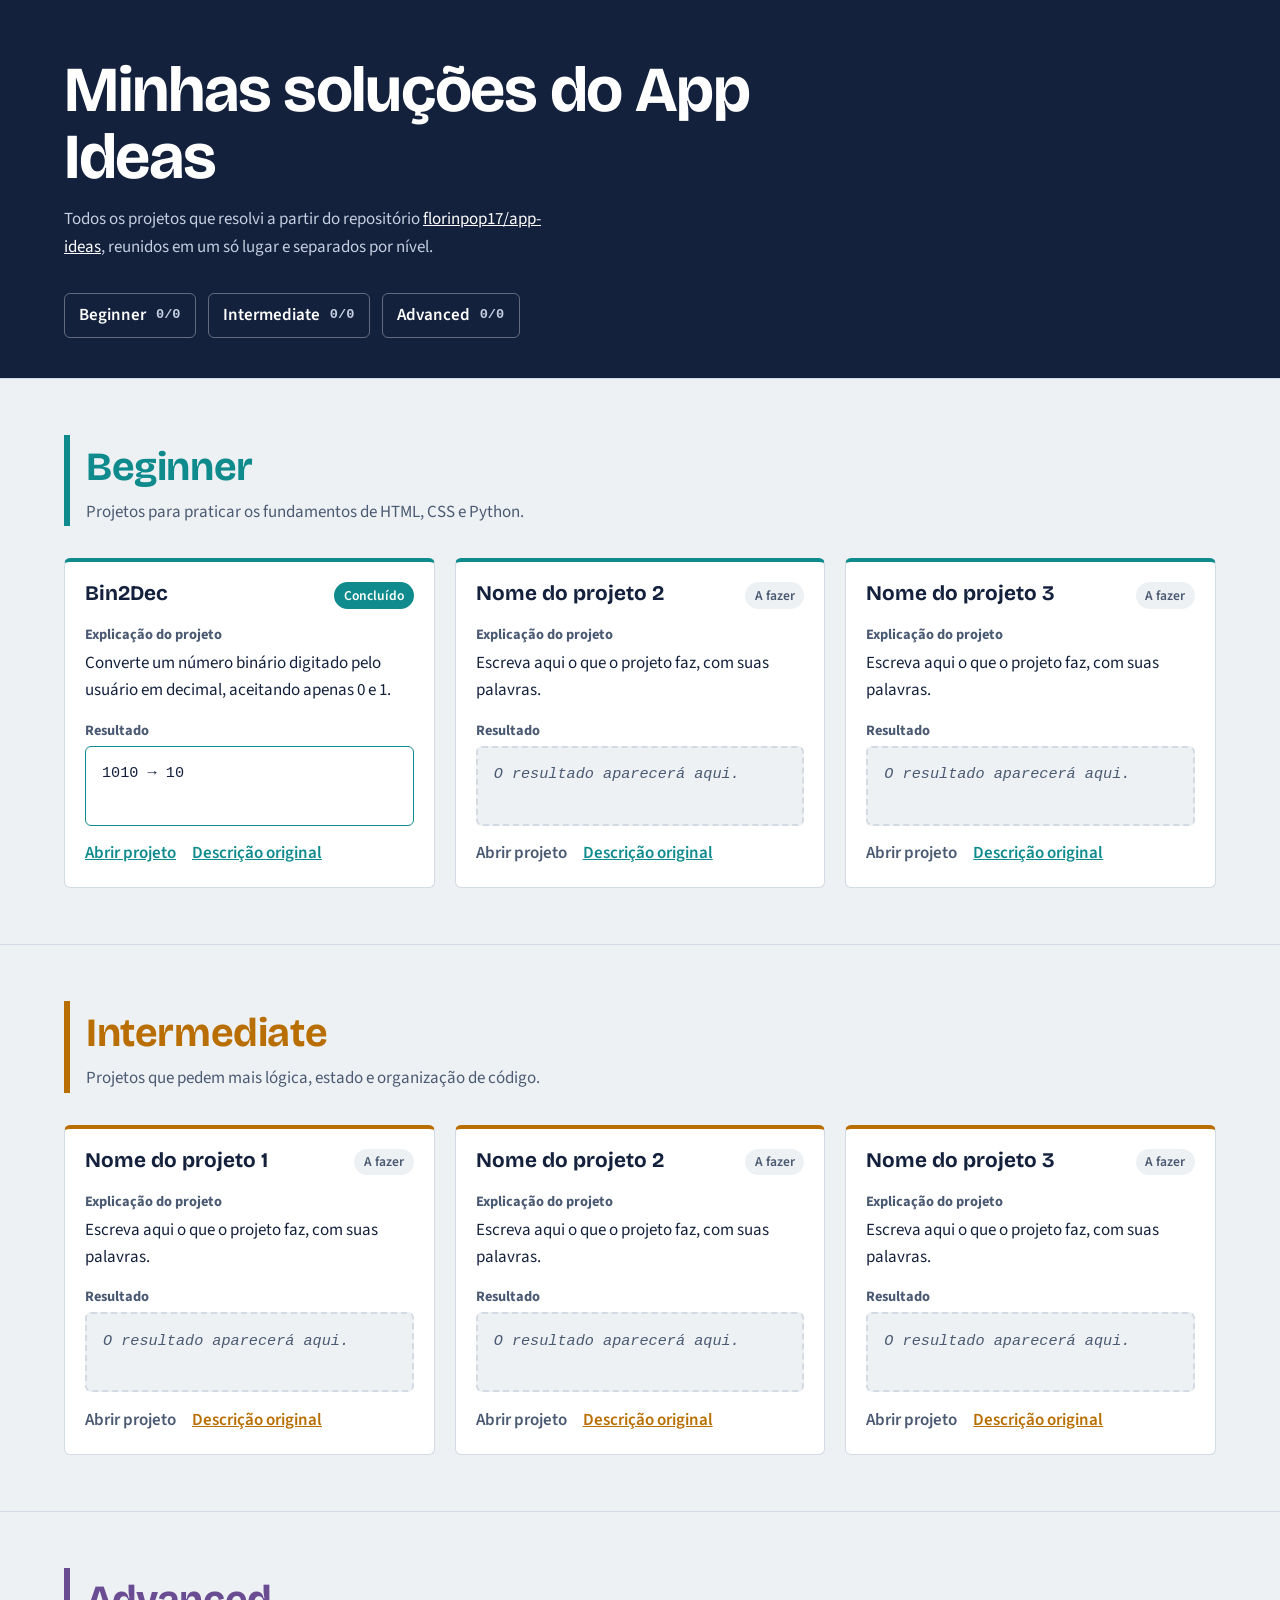
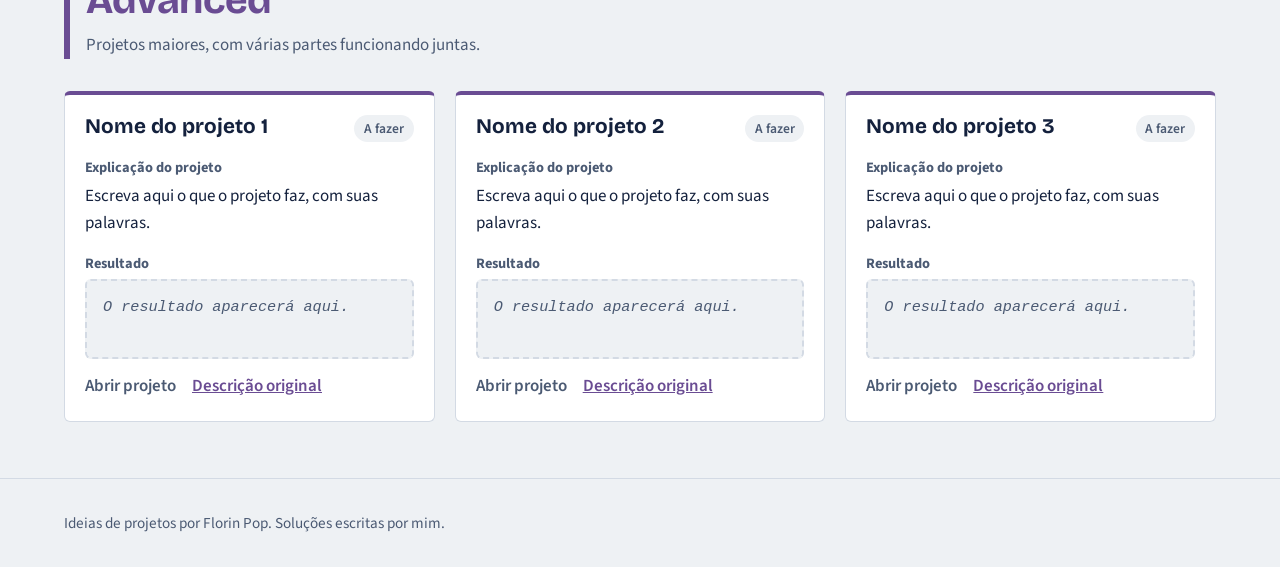
==== index.html @ ae1a1cb2 "integração bin2dec" ====
<!DOCTYPE html>
<html lang="pt-BR">
<head>
  <meta charset="UTF-8">
  <meta name="viewport" content="width=device-width, initial-scale=1">
  <title>Minhas soluções do App Ideas</title>
  <meta name="description" content="Projetos resolvidos do repositório App Ideas, organizados por nível.">

  <link rel="preconnect" href="https://fonts.googleapis.com">
  <link rel="preconnect" href="https://fonts.gstatic.com" crossorigin>
  <link href="https://fonts.googleapis.com/css2?family=Bricolage+Grotesque:wght@600;700&family=Source+Sans+3:wght@400;600;700&display=swap" rel="stylesheet">
  <link rel="stylesheet" href="assets/css/global.css">
</head>

<!--
  ===========================================================================
  MOLDE: copie o bloco abaixo para adicionar um novo projeto em qualquer nível.
  Dentro de <ul class="projects"> cole um novo <li> com este conteúdo:

  data-status pode ser: "todo" (a fazer) | "doing" (em andamento) | "done" (concluído)
  Lembre de trocar o texto do <span class="project__status"> junto.

  <li>
    <article class="project" data-status="todo">
      <div class="project__top">
        <h3 class="project__title">Nome do projeto</h3>
        <span class="project__status">A fazer</span>
      </div>
      <div>
        <span class="project__label">Explicação do projeto</span>
        <p class="project__description">Esse projeto...</p>
      </div>
      <div>
        <span class="project__label">Resultado</span>
        <div class="project__result">X + Y = 2</div>
      </div>
      <div class="project__links">
        <a href="projects/beginner/nome-do-projeto/index.html">Abrir projeto</a>
        <a href="LINK_DA_DESCRICAO_ORIGINAL" target="_blank" rel="noopener">Descrição original</a>
      </div>
    </article>
  </li>
  ===========================================================================
-->

<body>
  <header class="site-header">
    <div class="container">
      <h1>Minhas soluções do App Ideas</h1>
      <p>
        Todos os projetos que resolvi a partir do repositório
        <a href="https://github.com/florinpop17/app-ideas" target="_blank" rel="noopener">florinpop17/app-ideas</a>,
        reunidos em um só lugar e separados por nível.
      </p>
      <nav class="site-nav" aria-label="Níveis dos projetos">
      <a href="#beginner">Beginner <span class="count" data-count-for="beginner">0/0</span></a>
      <a href="#intermediate">Intermediate <span class="count" data-count-for="intermediate">0/0</span></a>
      <a href="#advanced">Advanced <span class="count" data-count-for="advanced">0/0</span></a>
      </nav>
    </div>
  </header>

  <main>
    <section class="level level--beginner" id="beginner" aria-labelledby="beginner-title">
      <div class="container">
        <div class="level__head">
          <h2 id="beginner-title">Beginner</h2>
          <p>Projetos para praticar os fundamentos de HTML, CSS e Python.</p>
        </div>
        <ul class="projects">
        <li>
          <article class="project" data-status="done">
            <div class="project__top">
              <h3 class="project__title">Bin2Dec</h3>
              <span class="project__status">Concluído</span>
            </div>
            <div>
              <span class="project__label">Explicação do projeto</span>
              <p class="project__description">Converte um número binário digitado pelo usuário em decimal, aceitando apenas 0 e 1.</p>
            </div>
            <div>
              <span class="project__label">Resultado</span>
              <div class="project__result">1010 &rarr; 10</div>
            </div>
            <div class="project__links"><a href="projects/templates/bin2dec.html">Abrir projeto</a>
              <a href="https://github.com/florinpop17/app-ideas/blob/master/Projects/1-Beginner/Bin2Dec-App.md" target="_blank" rel="noopener">Descrição original</a></div>
          </article>
        </li>
        <li>
          <article class="project" data-status="todo">
            <div class="project__top">
              <h3 class="project__title">Nome do projeto 2</h3>
              <span class="project__status">A fazer</span>
            </div>
            <div>
              <span class="project__label">Explicação do projeto</span>
              <p class="project__description">Escreva aqui o que o projeto faz, com suas palavras.</p>
            </div>
            <div>
              <span class="project__label">Resultado</span>
              <div class="project__result"></div>
            </div>
            <div class="project__links"><a href="#" aria-disabled="true">Abrir projeto</a>
              <a href="https://github.com/florinpop17/app-ideas/tree/master/Projects" target="_blank" rel="noopener">Descrição original</a></div>
          </article>
        </li>
        <li>
          <article class="project" data-status="todo">
            <div class="project__top">
              <h3 class="project__title">Nome do projeto 3</h3>
              <span class="project__status">A fazer</span>
            </div>
            <div>
              <span class="project__label">Explicação do projeto</span>
              <p class="project__description">Escreva aqui o que o projeto faz, com suas palavras.</p>
            </div>
            <div>
              <span class="project__label">Resultado</span>
              <div class="project__result"></div>
            </div>
            <div class="project__links"><a href="#" aria-disabled="true">Abrir projeto</a>
              <a href="https://github.com/florinpop17/app-ideas/tree/master/Projects" target="_blank" rel="noopener">Descrição original</a></div>
          </article>
        </li>
        </ul>
      </div>
    </section>

    <section class="level level--intermediate" id="intermediate" aria-labelledby="intermediate-title">
      <div class="container">
        <div class="level__head">
          <h2 id="intermediate-title">Intermediate</h2>
          <p>Projetos que pedem mais lógica, estado e organização de código.</p>
        </div>
        <ul class="projects">
        <li>
          <article class="project" data-status="todo">
            <div class="project__top">
              <h3 class="project__title">Nome do projeto 1</h3>
              <span class="project__status">A fazer</span>
            </div>
            <div>
              <span class="project__label">Explicação do projeto</span>
              <p class="project__description">Escreva aqui o que o projeto faz, com suas palavras.</p>
            </div>
            <div>
              <span class="project__label">Resultado</span>
              <div class="project__result"></div>
            </div>
            <div class="project__links"><a href="#" aria-disabled="true">Abrir projeto</a>
              <a href="https://github.com/florinpop17/app-ideas/tree/master/Projects" target="_blank" rel="noopener">Descrição original</a></div>
          </article>
        </li>
        <li>
          <article class="project" data-status="todo">
            <div class="project__top">
              <h3 class="project__title">Nome do projeto 2</h3>
              <span class="project__status">A fazer</span>
            </div>
            <div>
              <span class="project__label">Explicação do projeto</span>
              <p class="project__description">Escreva aqui o que o projeto faz, com suas palavras.</p>
            </div>
            <div>
              <span class="project__label">Resultado</span>
              <div class="project__result"></div>
            </div>
            <div class="project__links"><a href="#" aria-disabled="true">Abrir projeto</a>
              <a href="https://github.com/florinpop17/app-ideas/tree/master/Projects" target="_blank" rel="noopener">Descrição original</a></div>
          </article>
        </li>
        <li>
          <article class="project" data-status="todo">
            <div class="project__top">
              <h3 class="project__title">Nome do projeto 3</h3>
              <span class="project__status">A fazer</span>
            </div>
            <div>
              <span class="project__label">Explicação do projeto</span>
              <p class="project__description">Escreva aqui o que o projeto faz, com suas palavras.</p>
            </div>
            <div>
              <span class="project__label">Resultado</span>
              <div class="project__result"></div>
            </div>
            <div class="project__links"><a href="#" aria-disabled="true">Abrir projeto</a>
              <a href="https://github.com/florinpop17/app-ideas/tree/master/Projects" target="_blank" rel="noopener">Descrição original</a></div>
          </article>
        </li>
        </ul>
      </div>
    </section>

    <section class="level level--advanced" id="advanced" aria-labelledby="advanced-title">
      <div class="container">
        <div class="level__head">
          <h2 id="advanced-title">Advanced</h2>
          <p>Projetos maiores, com várias partes funcionando juntas.</p>
        </div>
        <ul class="projects">
        <li>
          <article class="project" data-status="todo">
            <div class="project__top">
              <h3 class="project__title">Nome do projeto 1</h3>
              <span class="project__status">A fazer</span>
            </div>
            <div>
              <span class="project__label">Explicação do projeto</span>
              <p class="project__description">Escreva aqui o que o projeto faz, com suas palavras.</p>
            </div>
            <div>
              <span class="project__label">Resultado</span>
              <div class="project__result"></div>
            </div>
            <div class="project__links"><a href="#" aria-disabled="true">Abrir projeto</a>
              <a href="https://github.com/florinpop17/app-ideas/tree/master/Projects" target="_blank" rel="noopener">Descrição original</a></div>
          </article>
        </li>
        <li>
          <article class="project" data-status="todo">
            <div class="project__top">
              <h3 class="project__title">Nome do projeto 2</h3>
              <span class="project__status">A fazer</span>
            </div>
            <div>
              <span class="project__label">Explicação do projeto</span>
              <p class="project__description">Escreva aqui o que o projeto faz, com suas palavras.</p>
            </div>
            <div>
              <span class="project__label">Resultado</span>
              <div class="project__result"></div>
            </div>
            <div class="project__links"><a href="#" aria-disabled="true">Abrir projeto</a>
              <a href="https://github.com/florinpop17/app-ideas/tree/master/Projects" target="_blank" rel="noopener">Descrição original</a></div>
          </article>
        </li>
        <li>
          <article class="project" data-status="todo">
            <div class="project__top">
              <h3 class="project__title">Nome do projeto 3</h3>
              <span class="project__status">A fazer</span>
            </div>
            <div>
              <span class="project__label">Explicação do projeto</span>
              <p class="project__description">Escreva aqui o que o projeto faz, com suas palavras.</p>
            </div>
            <div>
              <span class="project__label">Resultado</span>
              <div class="project__result"></div>
            </div>
            <div class="project__links"><a href="#" aria-disabled="true">Abrir projeto</a>
              <a href="https://github.com/florinpop17/app-ideas/tree/master/Projects" target="_blank" rel="noopener">Descrição original</a></div>
          </article>
        </li>
        </ul>
      </div>
    </section>
  </main>

  <footer class="site-footer">
    <div class="container">
      <p>Ideias de projetos por Florin Pop. Soluções escritas por mim.</p>
    </div>
  </footer>

  <script src="assets/js/main.js" defer></script>
</body>
</html>
---- assets/css/global.css ----
/* ==========================================================================
   global.css — estilos globais do portfólio App Ideas
   Organização: 1 Tokens · 2 Reset · 3 Layout · 4 Componentes · 5 Utilitários
   ========================================================================== */

/* 1. TOKENS ---------------------------------------------------------------- */
:root {
  --bg: #eef1f4;
  --surface: #ffffff;
  --ink: #14213d;
  --ink-soft: #4b5a73;
  --line: #d3dae4;

  /* uma cor por nível — troque aqui e muda no site todo */
  --beginner: #0f8b8d;
  --intermediate: #b86e00;
  --advanced: #6a4c93;

  --font-title: "Bricolage Grotesque", "Segoe UI", system-ui, sans-serif;
  --font-body: "Source Sans 3", "Segoe UI", system-ui, sans-serif;
  --font-code: ui-monospace, "Cascadia Code", Menlo, Consolas, monospace;

  --radius: 6px;
  --space: 1rem;
  --container: 72rem;
}

/* 2. RESET ----------------------------------------------------------------- */
*, *::before, *::after { box-sizing: border-box; }
* { margin: 0; }

html { scroll-behavior: smooth; }

body {
  font-family: var(--font-body);
  font-size: 1.0625rem;
  line-height: 1.6;
  color: var(--ink);
  background: var(--bg);
  -webkit-font-smoothing: antialiased;
}

a { color: inherit; }
:focus-visible { outline: 3px solid var(--ink); outline-offset: 3px; }

@media (prefers-reduced-motion: reduce) {
  html { scroll-behavior: auto; }
}

/* 3. LAYOUT ---------------------------------------------------------------- */
.container {
  width: min(100% - 2rem, var(--container));
  margin-inline: auto;
}

.site-header {
  background: var(--ink);
  color: #fff;
  padding-block: 3.5rem 2.5rem;
}

.site-header h1 {
  font-family: var(--font-title);
  font-size: clamp(2.25rem, 6vw, 4rem);
  line-height: 1.05;
  letter-spacing: -0.02em;
  max-width: 18ch;
}

.site-header p {
  margin-top: 1rem;
  max-width: 60ch;
  color: #c4cee0;
}

.site-header a { color: #fff; }

.site-nav {
  display: flex;
  flex-wrap: wrap;
  gap: 0.75rem;
  margin-top: 2rem;
}

.site-nav a {
  display: inline-flex;
  align-items: center;
  gap: 0.6rem;
  padding: 0.5rem 0.9rem;
  border: 1px solid #ffffff55;
  border-radius: var(--radius);
  text-decoration: none;
  font-weight: 600;
}

.site-nav a:hover { background: #ffffff1a; }
.site-nav .count { font-family: var(--font-code); font-size: 0.85rem; color: #c4cee0; }

.level {
  --accent: var(--ink);
  padding-block: 3.5rem;
  border-top: 1px solid var(--line);
}

.level--beginner     { --accent: var(--beginner); }
.level--intermediate { --accent: var(--intermediate); }
.level--advanced     { --accent: var(--advanced); }

.level__head {
  border-left: 6px solid var(--accent);
  padding-left: 1rem;
  margin-bottom: 2rem;
}

.level__head h2 {
  font-family: var(--font-title);
  font-size: clamp(1.75rem, 4vw, 2.5rem);
  letter-spacing: -0.01em;
  color: var(--accent);
}

.level__head p { color: var(--ink-soft); max-width: 60ch; }

.projects {
  display: grid;
  grid-template-columns: repeat(auto-fill, minmax(min(100%, 22rem), 1fr));
  gap: 1.25rem;
  padding: 0;
  list-style: none;
}

.site-footer {
  padding-block: 2rem;
  border-top: 1px solid var(--line);
  color: var(--ink-soft);
  font-size: 0.95rem;
}

/* 4. COMPONENTES ----------------------------------------------------------- */
.project {
  display: flex;
  flex-direction: column;
  gap: 0.9rem;
  padding: 1.25rem;
  background: var(--surface);
  border: 1px solid var(--line);
  border-top: 4px solid var(--accent);
  border-radius: var(--radius);
}

.project__top {
  display: flex;
  justify-content: space-between;
  align-items: flex-start;
  gap: 0.75rem;
}

.project__title {
  font-family: var(--font-title);
  font-size: 1.3rem;
  line-height: 1.2;
}

.project__status {
  flex-shrink: 0;
  padding: 0.15rem 0.6rem;
  border-radius: 999px;
  font-size: 0.85rem;
  font-weight: 600;
  background: var(--bg);
  color: var(--ink-soft);
}

.project[data-status="doing"] .project__status { background: #fff1d6; color: #7a4a00; }
.project[data-status="done"]  .project__status { background: var(--accent); color: #fff; }

.project__label {
  display: block;
  font-size: 0.9rem;
  font-weight: 700;
  color: var(--ink-soft);
  margin-bottom: 0.25rem;
}

.project__description { color: var(--ink); }

/* Área onde o resultado do projeto será colocado */
.project__result {
  min-height: 5rem;
  padding: 0.9rem 1rem;
  border: 2px dashed var(--line);
  border-radius: var(--radius);
  background: var(--bg);
  font-family: var(--font-code);
  font-size: 0.95rem;
  overflow-x: auto;
}

.project[data-status="done"] .project__result {
  border: 1px solid var(--accent);
  background: #fff;
}

.project__result:empty::before,
.project__result .placeholder {
  color: var(--ink-soft);
  font-style: italic;
}
.project__result:empty::before { content: "O resultado aparecerá aqui."; }

.project__links {
  display: flex;
  flex-wrap: wrap;
  gap: 0.5rem 1rem;
  margin-top: auto;
  font-weight: 600;
}

.project__links a { color: var(--accent); }
.project__links a[aria-disabled="true"] { color: var(--ink-soft); pointer-events: none; text-decoration: none; }

/* 5. UTILITÁRIOS ----------------------------------------------------------- */
.visually-hidden {
  position: absolute;
  width: 1px; height: 1px;
  overflow: hidden;
  clip: rect(0 0 0 0);
  white-space: nowrap;
}
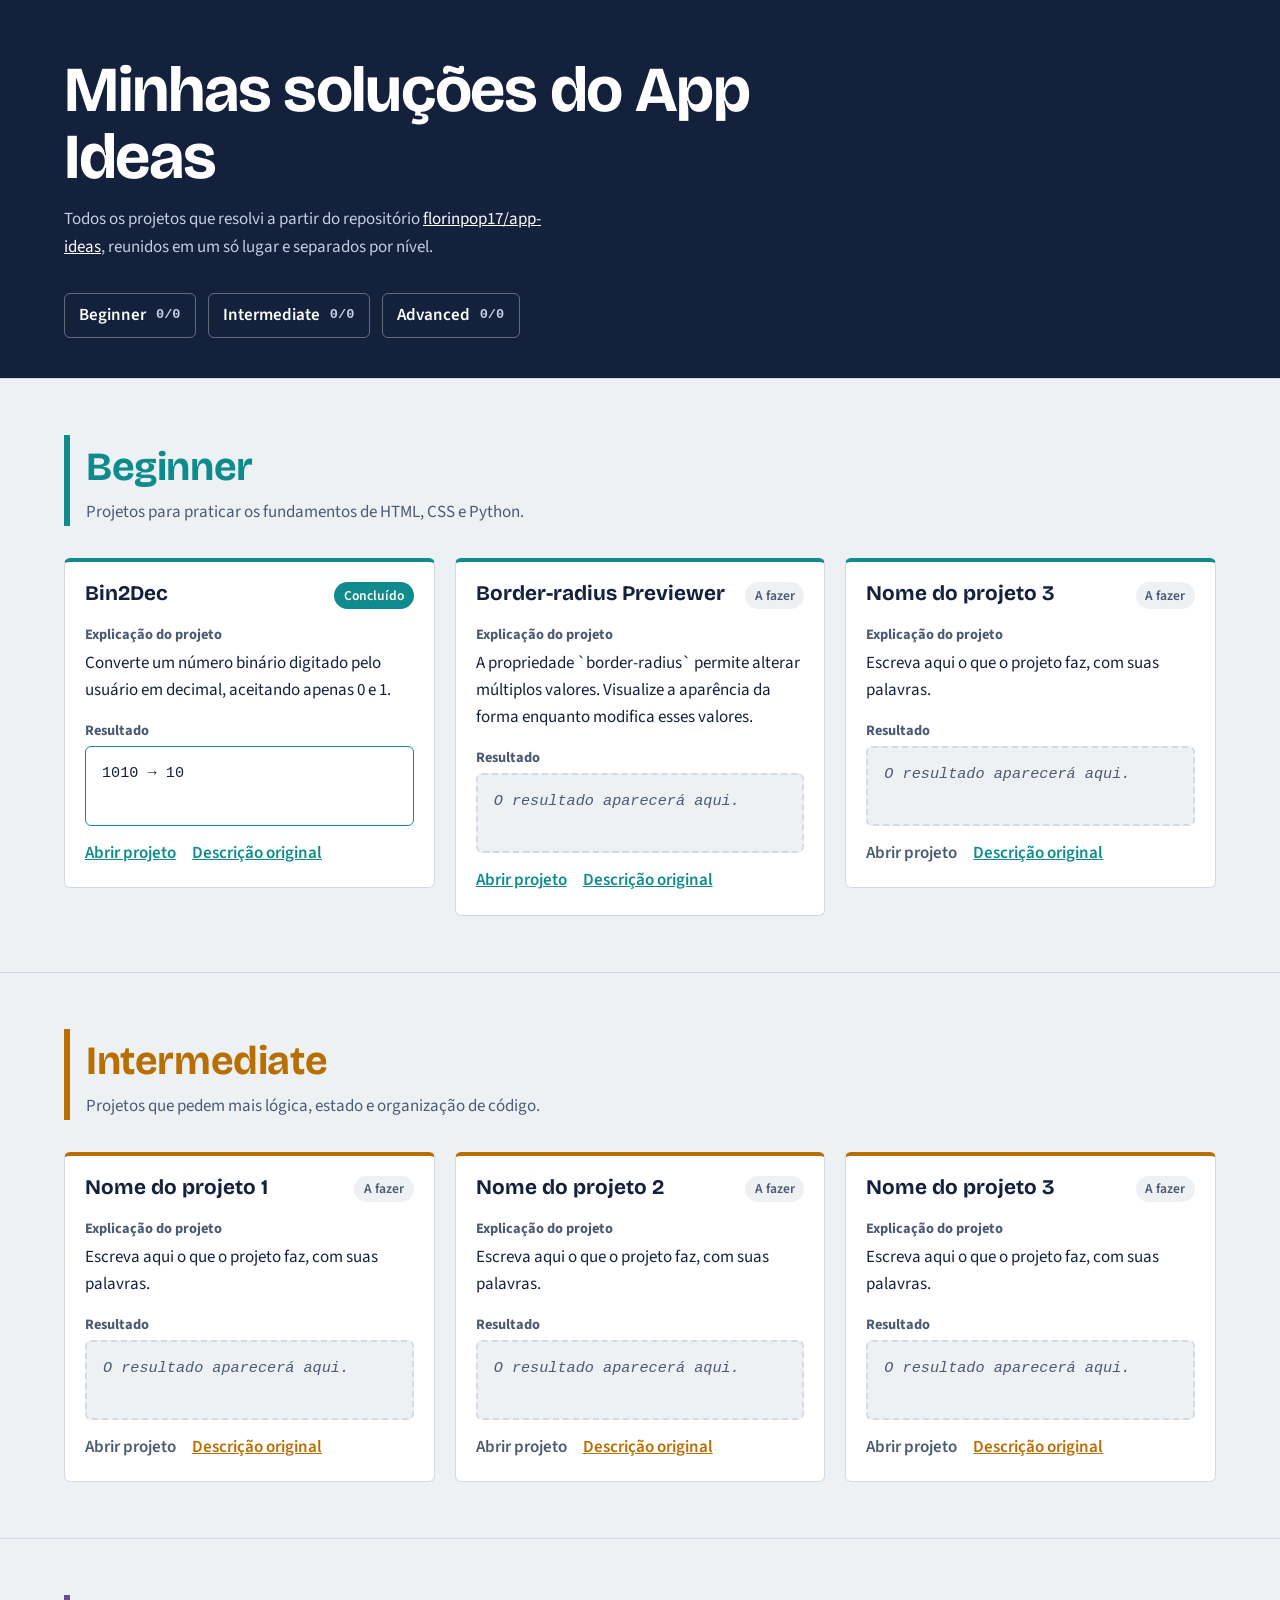
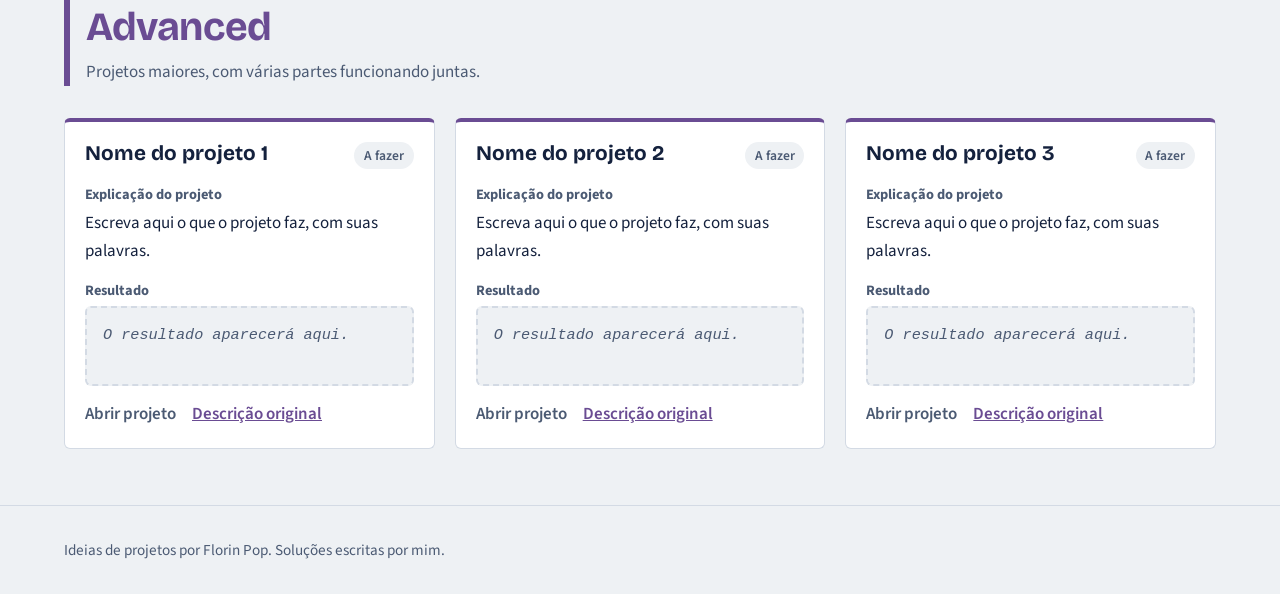
==== commit cab7f800: "introdução border radius" ====
--- a/index.html
+++ b/index.html
@@ -82,26 +82,26 @@
               <span class="project__label">Resultado</span>
               <div class="project__result">1010 &rarr; 10</div>
             </div>
-            <div class="project__links"><a href="projects/templates/bin2dec.html">Abrir projeto</a>
-              <a href="https://github.com/florinpop17/app-ideas/blob/master/Projects/1-Beginner/Bin2Dec-App.md" target="_blank" rel="noopener">Descrição original</a></div>
-          </article>
-        </li>
-        <li>
-          <article class="project" data-status="todo">
-            <div class="project__top">
-              <h3 class="project__title">Nome do projeto 2</h3>
-              <span class="project__status">A fazer</span>
-            </div>
-            <div>
-              <span class="project__label">Explicação do projeto</span>
-              <p class="project__description">Escreva aqui o que o projeto faz, com suas palavras.</p>
-            </div>
-            <div>
-              <span class="project__label">Resultado</span>
-              <div class="project__result"></div>
-            </div>
-            <div class="project__links"><a href="#" aria-disabled="true">Abrir projeto</a>
-              <a href="https://github.com/florinpop17/app-ideas/tree/master/Projects" target="_blank" rel="noopener">Descrição original</a></div>
+            <div class="project__links"><a href="projects/begginer/bin2dec.html">Abrir projeto</a>
+              <a href="https://github.com/florinpop17/app-ideas/blob/master/Projects/1-Beginner/Bin2Dec-App.md" target="_blank" rel="noopener noreferrer">Descrição original</a></div>
+          </article>
+        </li>
+        <li>
+          <article class="project" data-status="todo">
+            <div class="project__top">
+              <h3 class="project__title">Border-radius Previewer</h3>
+              <span class="project__status">A fazer</span>
+            </div>
+            <div>
+              <span class="project__label">Explicação do projeto</span>
+              <p class="project__description">A propriedade `border-radius` permite alterar múltiplos valores. Visualize a aparência da forma enquanto modifica esses valores.</p>
+            </div>
+            <div>
+              <span class="project__label">Resultado</span>
+              <div class="project__result"></div>
+            </div>
+            <div class="project__links"><a href="projects/begginer/border-radius-previewer.html">Abrir projeto</a>
+              <a href="https://github.com/florinpop17/app-ideas/blob/master/Projects/1-Beginner/Border-Radius-Previewer.md" target="_blank" rel="noopener">Descrição original</a></div>
           </article>
         </li>
         <li>
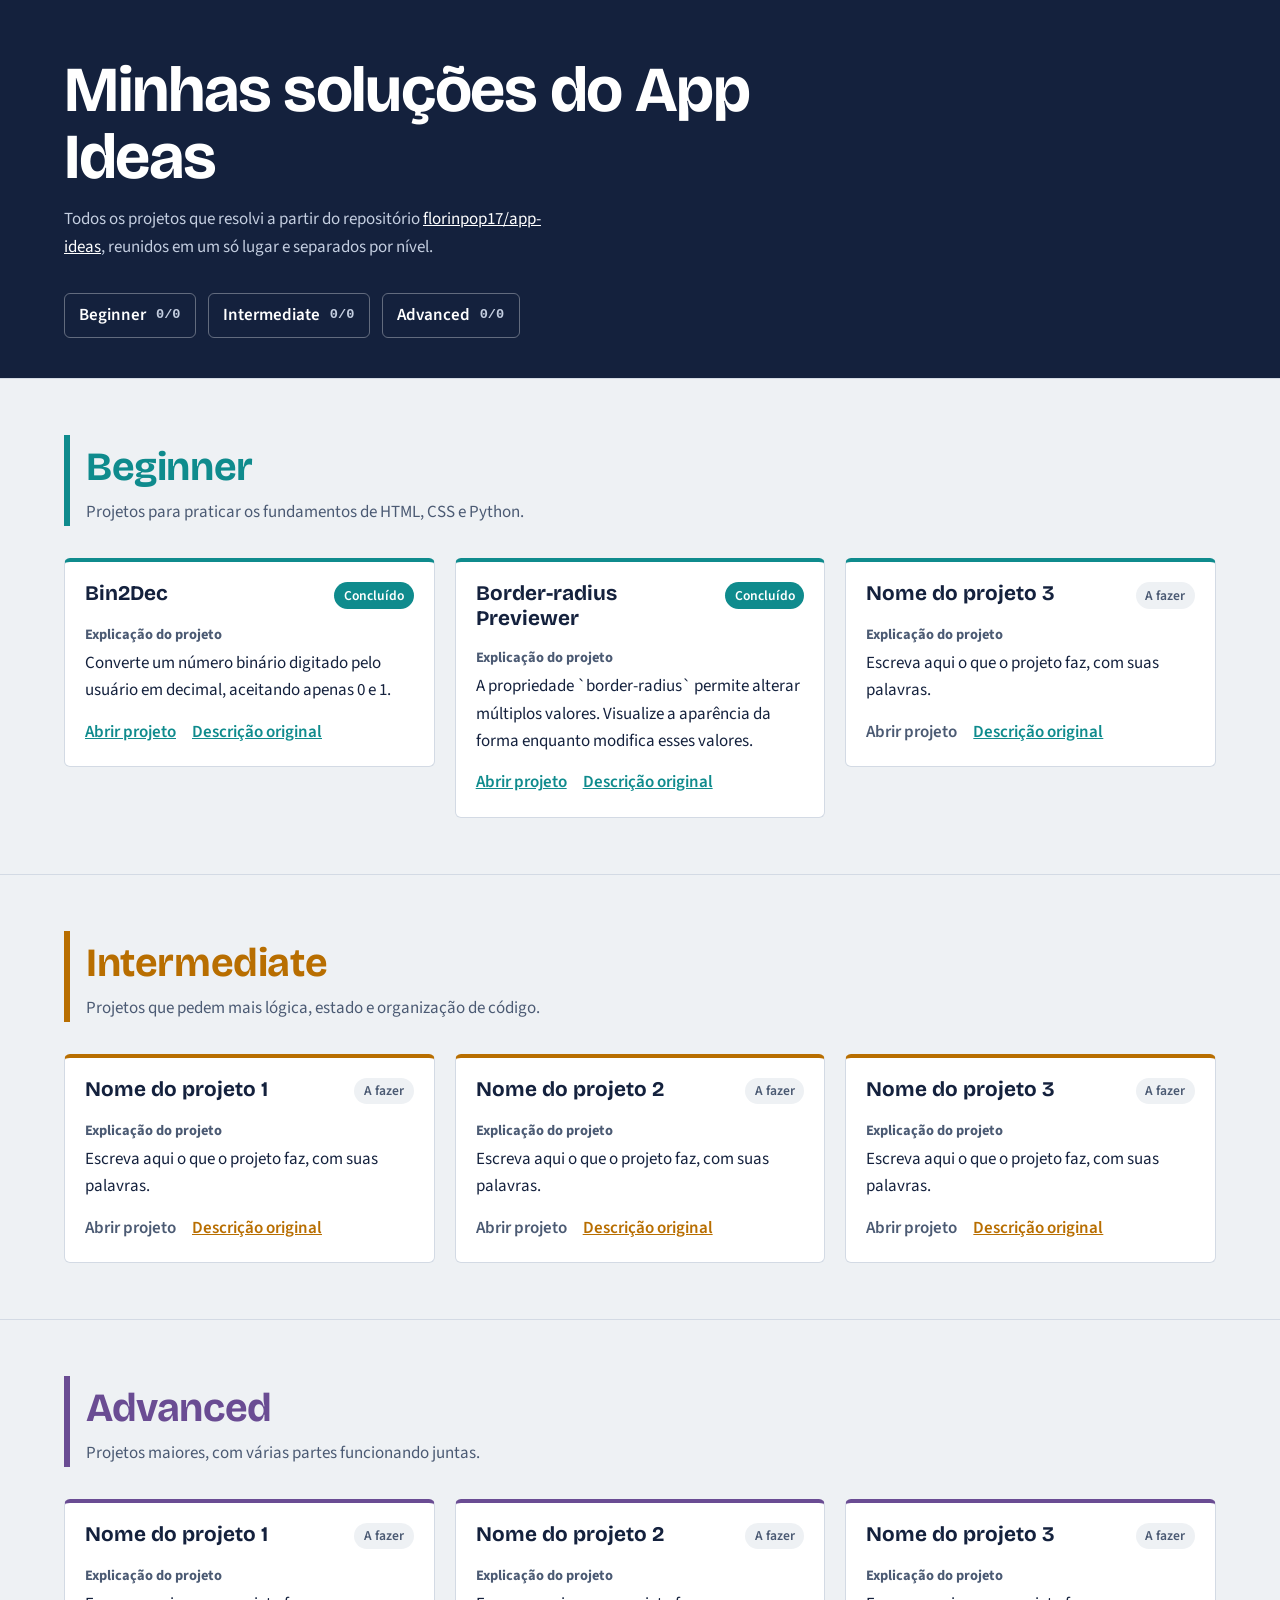
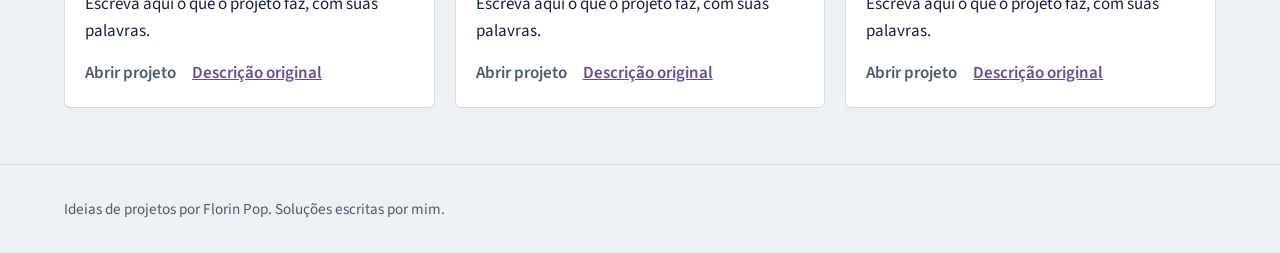
==== commit 31cc9ba6: "correção do concluido" ====
--- a/index.html
+++ b/index.html
@@ -78,27 +78,19 @@
               <span class="project__label">Explicação do projeto</span>
               <p class="project__description">Converte um número binário digitado pelo usuário em decimal, aceitando apenas 0 e 1.</p>
             </div>
-            <div>
-              <span class="project__label">Resultado</span>
-              <div class="project__result">1010 &rarr; 10</div>
-            </div>
             <div class="project__links"><a href="projects/begginer/bin2dec.html">Abrir projeto</a>
               <a href="https://github.com/florinpop17/app-ideas/blob/master/Projects/1-Beginner/Bin2Dec-App.md" target="_blank" rel="noopener noreferrer">Descrição original</a></div>
           </article>
         </li>
         <li>
-          <article class="project" data-status="todo">
+          <article class="project" data-status="done">
             <div class="project__top">
               <h3 class="project__title">Border-radius Previewer</h3>
-              <span class="project__status">A fazer</span>
+              <span class="project__status">Concluído</span>
             </div>
             <div>
               <span class="project__label">Explicação do projeto</span>
               <p class="project__description">A propriedade `border-radius` permite alterar múltiplos valores. Visualize a aparência da forma enquanto modifica esses valores.</p>
-            </div>
-            <div>
-              <span class="project__label">Resultado</span>
-              <div class="project__result"></div>
             </div>
             <div class="project__links"><a href="projects/begginer/border-radius-previewer.html">Abrir projeto</a>
               <a href="https://github.com/florinpop17/app-ideas/blob/master/Projects/1-Beginner/Border-Radius-Previewer.md" target="_blank" rel="noopener">Descrição original</a></div>
@@ -113,10 +105,6 @@
             <div>
               <span class="project__label">Explicação do projeto</span>
               <p class="project__description">Escreva aqui o que o projeto faz, com suas palavras.</p>
-            </div>
-            <div>
-              <span class="project__label">Resultado</span>
-              <div class="project__result"></div>
             </div>
             <div class="project__links"><a href="#" aria-disabled="true">Abrir projeto</a>
               <a href="https://github.com/florinpop17/app-ideas/tree/master/Projects" target="_blank" rel="noopener">Descrição original</a></div>
@@ -143,10 +131,6 @@
               <span class="project__label">Explicação do projeto</span>
               <p class="project__description">Escreva aqui o que o projeto faz, com suas palavras.</p>
             </div>
-            <div>
-              <span class="project__label">Resultado</span>
-              <div class="project__result"></div>
-            </div>
             <div class="project__links"><a href="#" aria-disabled="true">Abrir projeto</a>
               <a href="https://github.com/florinpop17/app-ideas/tree/master/Projects" target="_blank" rel="noopener">Descrição original</a></div>
           </article>
@@ -161,10 +145,6 @@
               <span class="project__label">Explicação do projeto</span>
               <p class="project__description">Escreva aqui o que o projeto faz, com suas palavras.</p>
             </div>
-            <div>
-              <span class="project__label">Resultado</span>
-              <div class="project__result"></div>
-            </div>
             <div class="project__links"><a href="#" aria-disabled="true">Abrir projeto</a>
               <a href="https://github.com/florinpop17/app-ideas/tree/master/Projects" target="_blank" rel="noopener">Descrição original</a></div>
           </article>
@@ -178,10 +158,6 @@
             <div>
               <span class="project__label">Explicação do projeto</span>
               <p class="project__description">Escreva aqui o que o projeto faz, com suas palavras.</p>
-            </div>
-            <div>
-              <span class="project__label">Resultado</span>
-              <div class="project__result"></div>
             </div>
             <div class="project__links"><a href="#" aria-disabled="true">Abrir projeto</a>
               <a href="https://github.com/florinpop17/app-ideas/tree/master/Projects" target="_blank" rel="noopener">Descrição original</a></div>
@@ -208,10 +184,6 @@
               <span class="project__label">Explicação do projeto</span>
               <p class="project__description">Escreva aqui o que o projeto faz, com suas palavras.</p>
             </div>
-            <div>
-              <span class="project__label">Resultado</span>
-              <div class="project__result"></div>
-            </div>
             <div class="project__links"><a href="#" aria-disabled="true">Abrir projeto</a>
               <a href="https://github.com/florinpop17/app-ideas/tree/master/Projects" target="_blank" rel="noopener">Descrição original</a></div>
           </article>
@@ -227,9 +199,6 @@
               <p class="project__description">Escreva aqui o que o projeto faz, com suas palavras.</p>
             </div>
             <div>
-              <span class="project__label">Resultado</span>
-              <div class="project__result"></div>
-            </div>
             <div class="project__links"><a href="#" aria-disabled="true">Abrir projeto</a>
               <a href="https://github.com/florinpop17/app-ideas/tree/master/Projects" target="_blank" rel="noopener">Descrição original</a></div>
           </article>
@@ -243,10 +212,6 @@
             <div>
               <span class="project__label">Explicação do projeto</span>
               <p class="project__description">Escreva aqui o que o projeto faz, com suas palavras.</p>
-            </div>
-            <div>
-              <span class="project__label">Resultado</span>
-              <div class="project__result"></div>
             </div>
             <div class="project__links"><a href="#" aria-disabled="true">Abrir projeto</a>
               <a href="https://github.com/florinpop17/app-ideas/tree/master/Projects" target="_blank" rel="noopener">Descrição original</a></div>
--- a/assets/css/global.css
+++ b/assets/css/global.css
@@ -184,17 +184,6 @@
 
 .project__description { color: var(--ink); }
 
-/* Área onde o resultado do projeto será colocado */
-.project__result {
-  min-height: 5rem;
-  padding: 0.9rem 1rem;
-  border: 2px dashed var(--line);
-  border-radius: var(--radius);
-  background: var(--bg);
-  font-family: var(--font-code);
-  font-size: 0.95rem;
-  overflow-x: auto;
-}
 
 .project[data-status="done"] .project__result {
   border: 1px solid var(--accent);
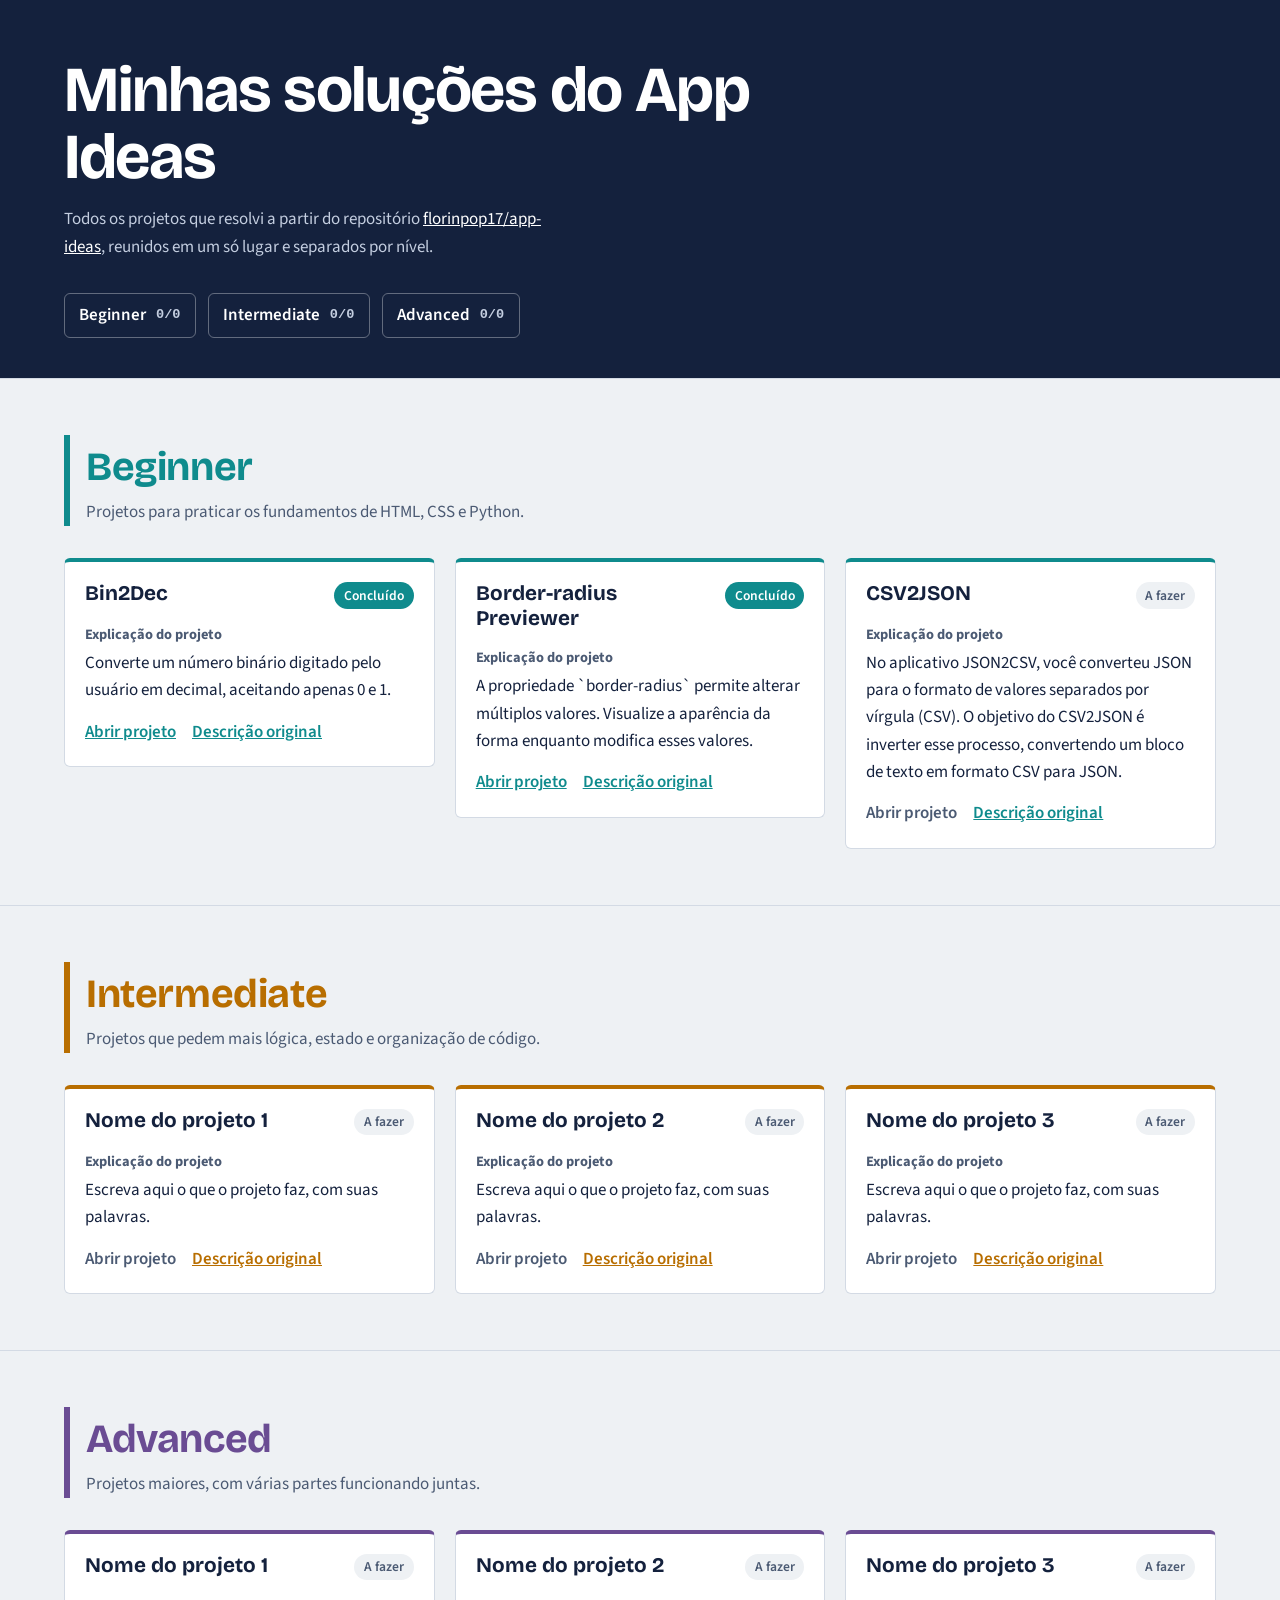
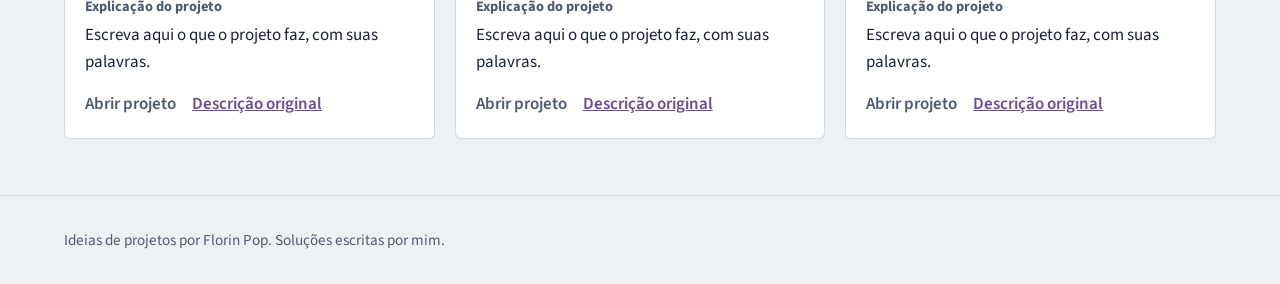
==== commit dd3737a3: "adição do novo projeto" ====
--- a/index.html
+++ b/index.html
@@ -99,15 +99,15 @@
         <li>
           <article class="project" data-status="todo">
             <div class="project__top">
-              <h3 class="project__title">Nome do projeto 3</h3>
-              <span class="project__status">A fazer</span>
-            </div>
-            <div>
-              <span class="project__label">Explicação do projeto</span>
-              <p class="project__description">Escreva aqui o que o projeto faz, com suas palavras.</p>
-            </div>
-            <div class="project__links"><a href="#" aria-disabled="true">Abrir projeto</a>
-              <a href="https://github.com/florinpop17/app-ideas/tree/master/Projects" target="_blank" rel="noopener">Descrição original</a></div>
+              <h3 class="project__title">CSV2JSON</h3>
+              <span class="project__status">A fazer</span>
+            </div>
+            <div>
+              <span class="project__label">Explicação do projeto</span>
+              <p class="project__description">No aplicativo JSON2CSV, você converteu JSON para o formato de valores separados por vírgula (CSV). O objetivo do CSV2JSON é inverter esse processo, convertendo um bloco de texto em formato CSV para JSON.</p>
+            </div>
+            <div class="project__links"><a href="#" aria-disabled="true">Abrir projeto</a>
+              <a href="https://github.com/florinpop17/app-ideas/blob/master/Projects/1-Beginner/CSV2JSON-App.md" target="_blank" rel="noopener">Descrição original</a></div>
           </article>
         </li>
         </ul>
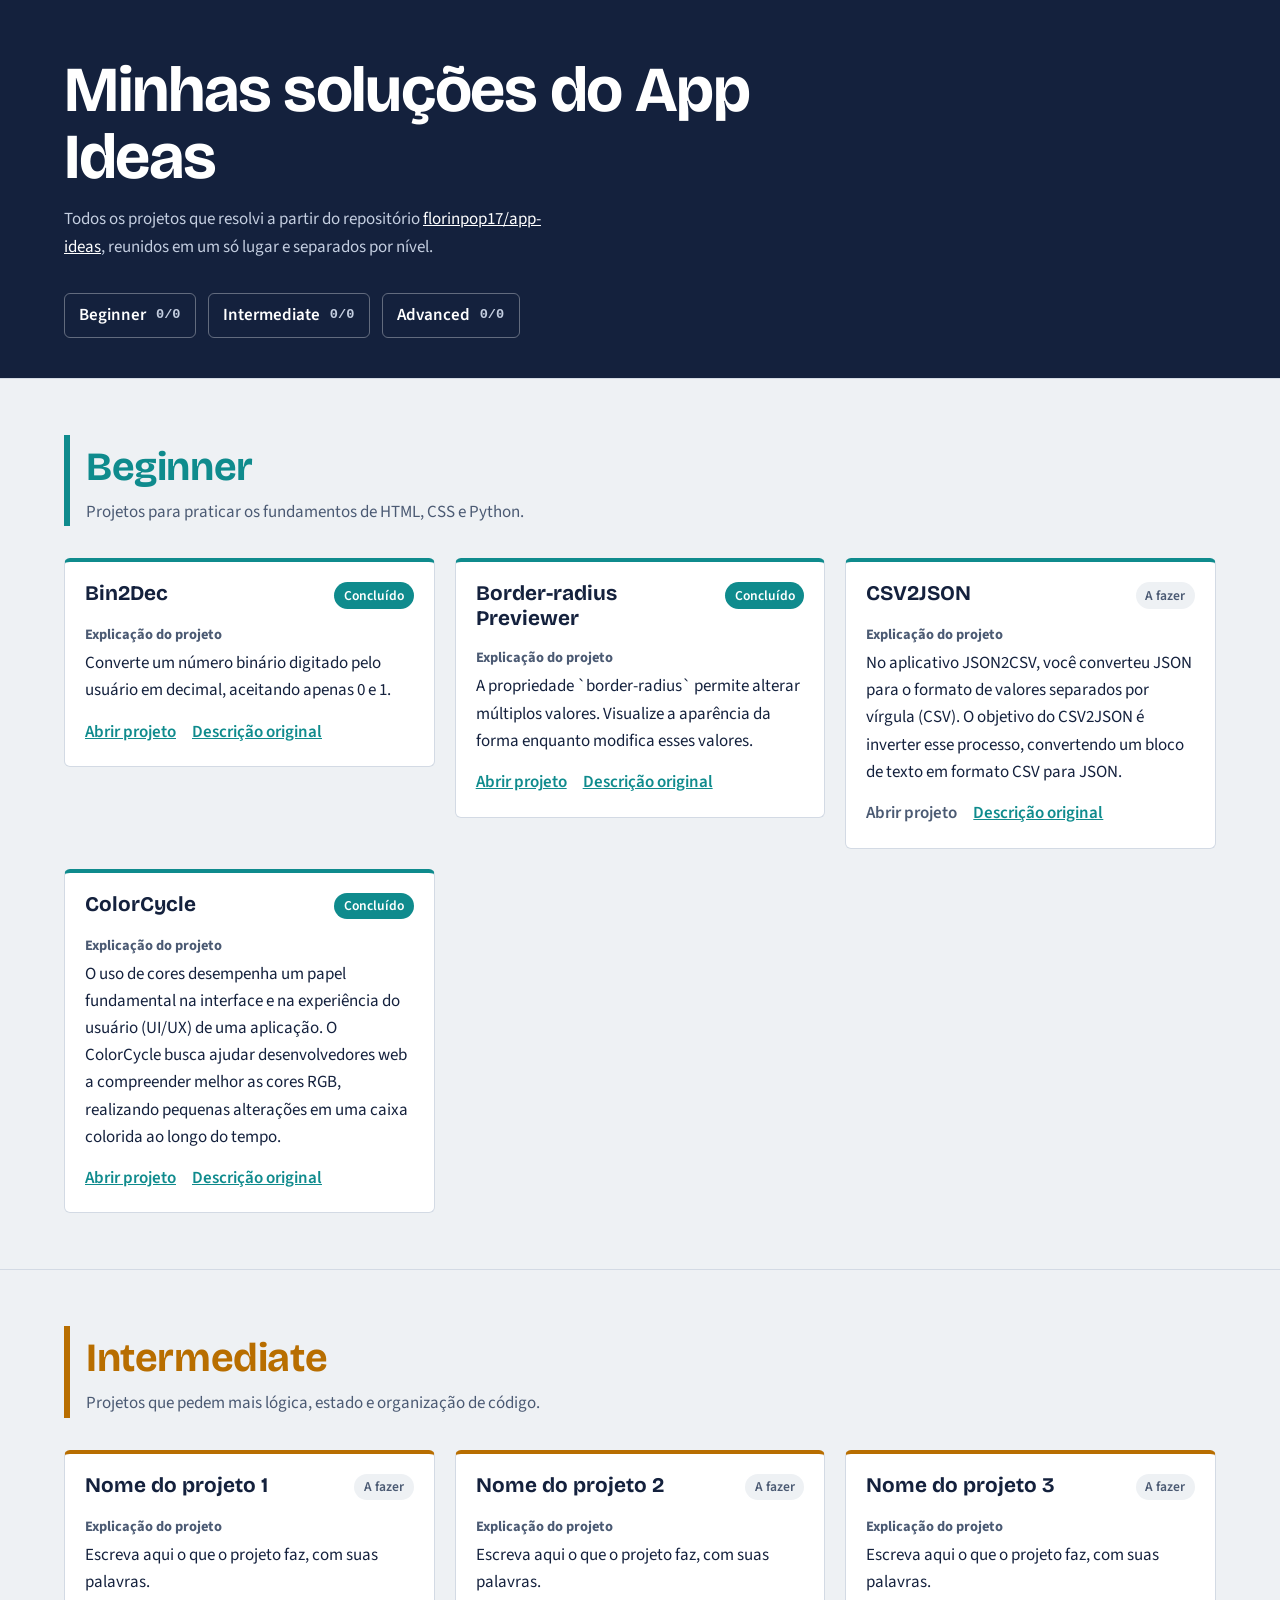
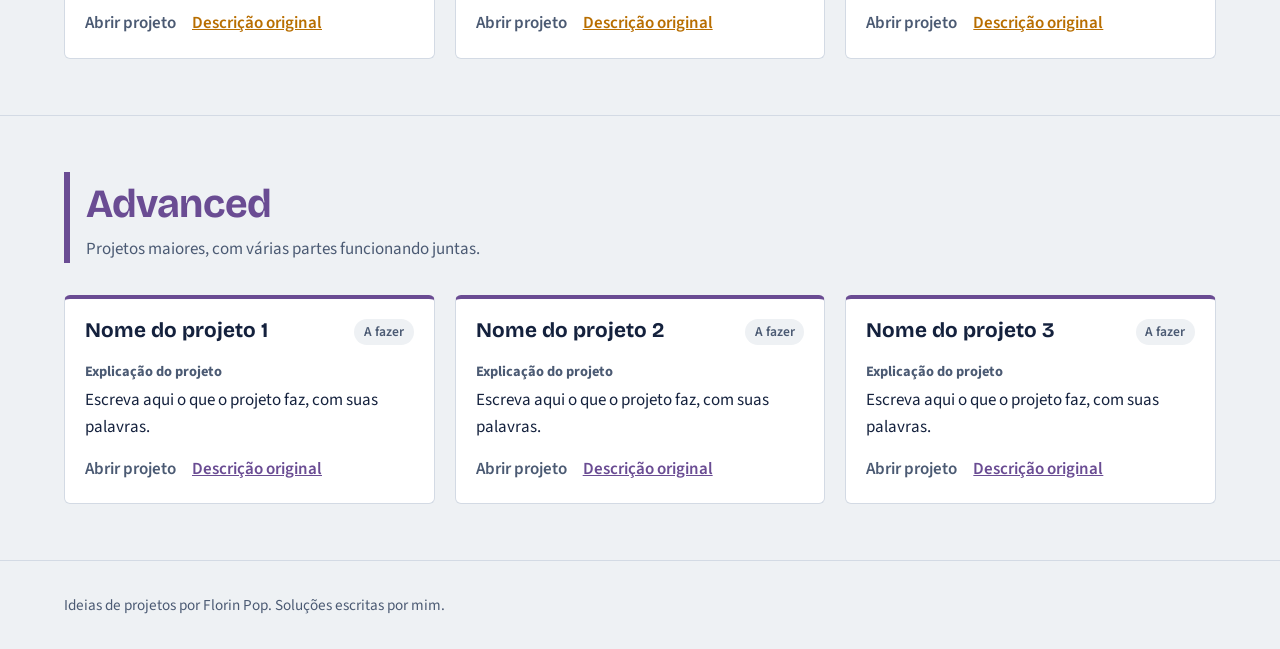
==== commit c4e01273: "color cycle feito" ====
--- a/index.html
+++ b/index.html
@@ -110,6 +110,21 @@
               <a href="https://github.com/florinpop17/app-ideas/blob/master/Projects/1-Beginner/CSV2JSON-App.md" target="_blank" rel="noopener">Descrição original</a></div>
           </article>
         </li>
+        <li>
+          <article class="project" data-status="done">
+            <div class="project__top">
+              <h3 class="project__title">ColorCycle</h3>
+              <span class="project__status">Concluído</span>
+            </div>
+            <div>
+              <span class="project__label">Explicação do projeto</span>
+              <p class="project__description">O uso de cores desempenha um papel fundamental na interface e na experiência do usuário (UI/UX) de uma aplicação. O ColorCycle busca ajudar desenvolvedores web a compreender melhor as cores RGB, realizando pequenas alterações em uma caixa colorida ao longo do tempo.</p>
+            </div>
+            <div class="project__links"><a href="projects/begginer/ColorCycle.html">Abrir projeto</a>
+              <a href="https://github.com/florinpop17/app-ideas/blob/master/Projects/1-Beginner/Color-Cycle-App.md" target="_blank" rel="noopener">Descrição original</a></div>
+          </article>
+        </li>
+        
         </ul>
       </div>
     </section>
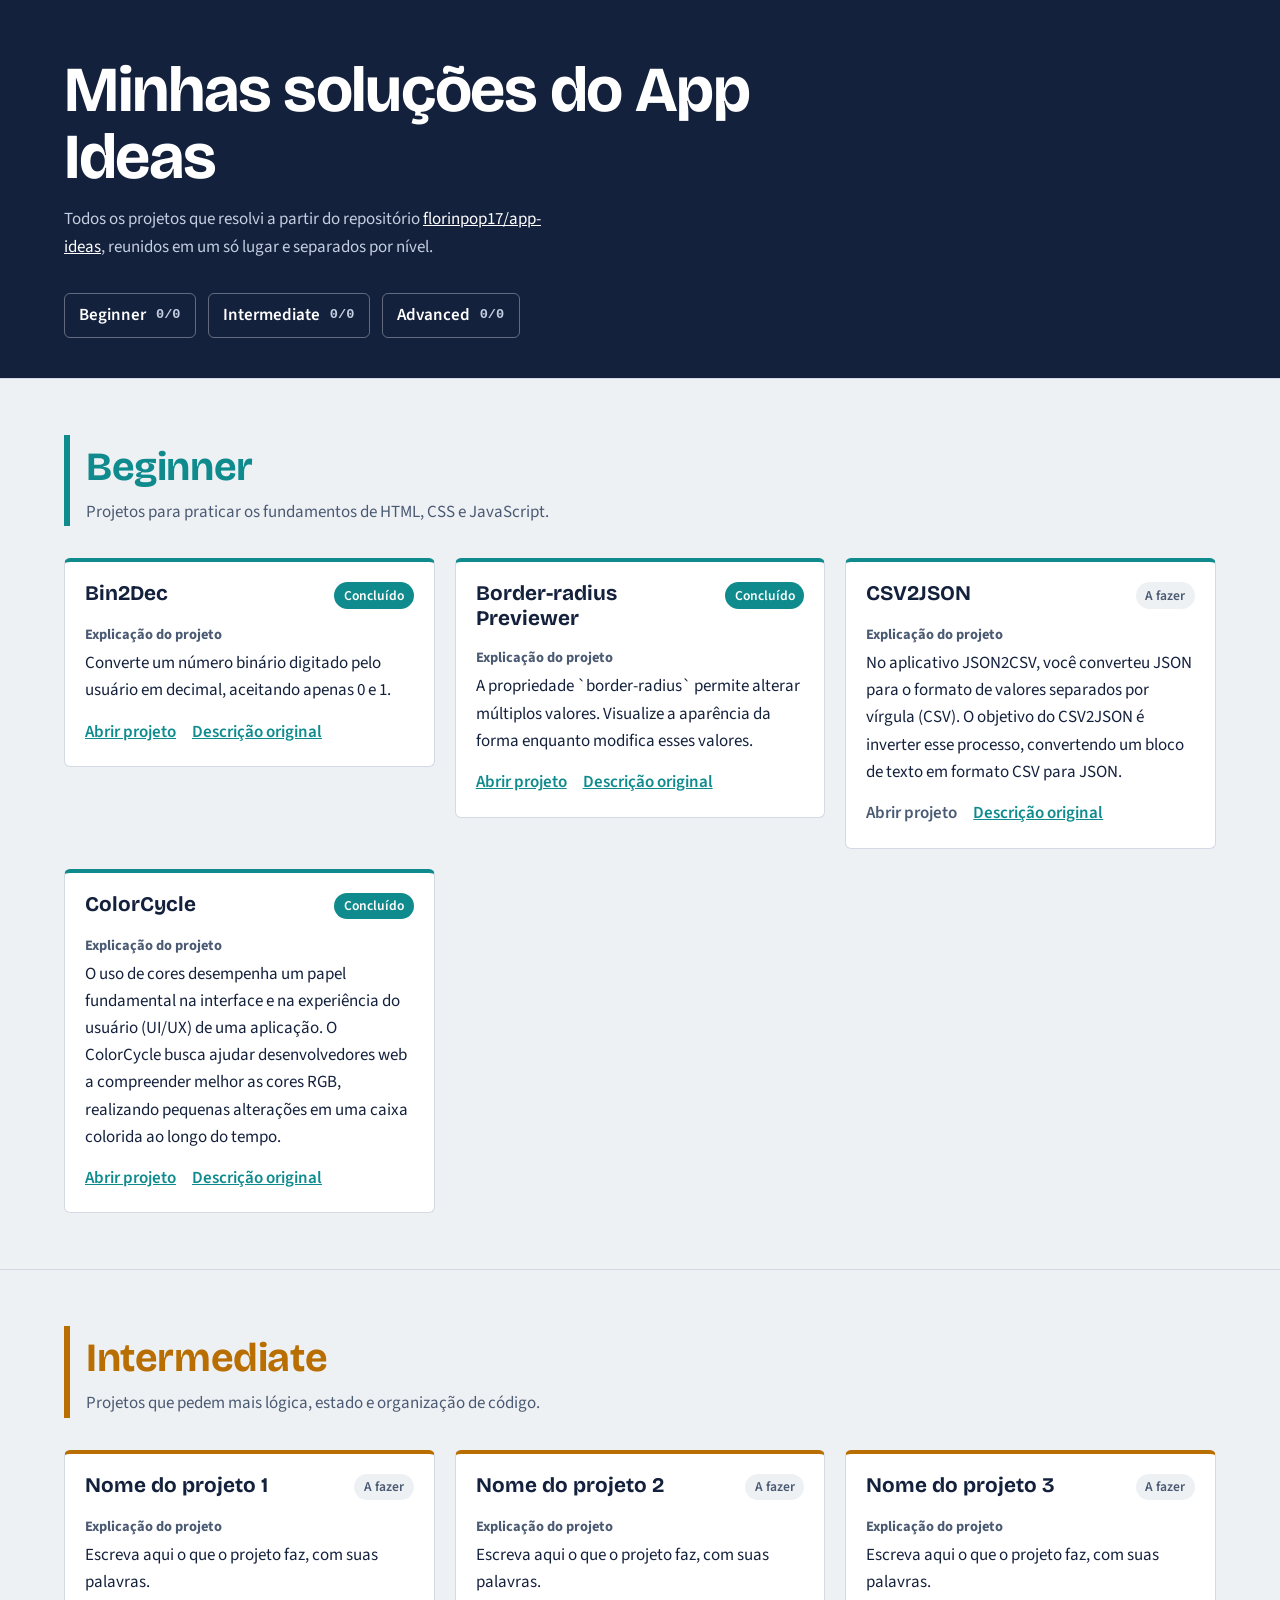
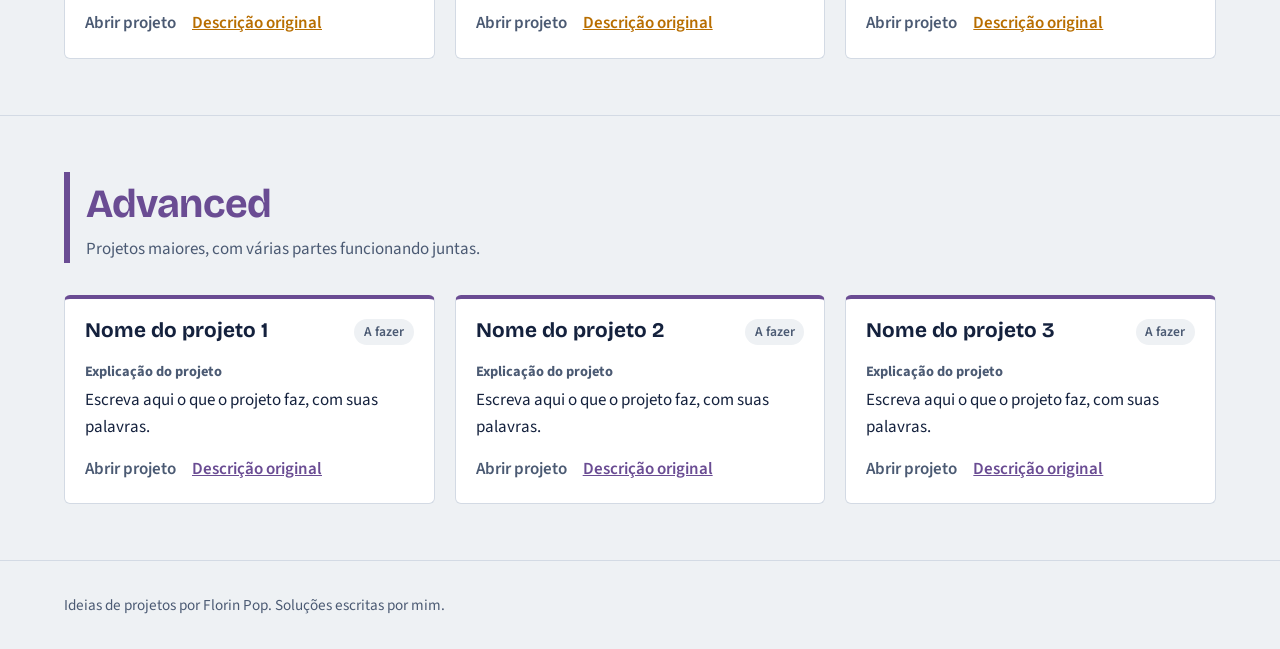
==== commit 653b8700: "phrase changes" ====
--- a/index.html
+++ b/index.html
@@ -65,7 +65,7 @@
       <div class="container">
         <div class="level__head">
           <h2 id="beginner-title">Beginner</h2>
-          <p>Projetos para praticar os fundamentos de HTML, CSS e Python.</p>
+          <p>Projetos para praticar os fundamentos de HTML, CSS e JavaScript.</p>
         </div>
         <ul class="projects">
         <li>
